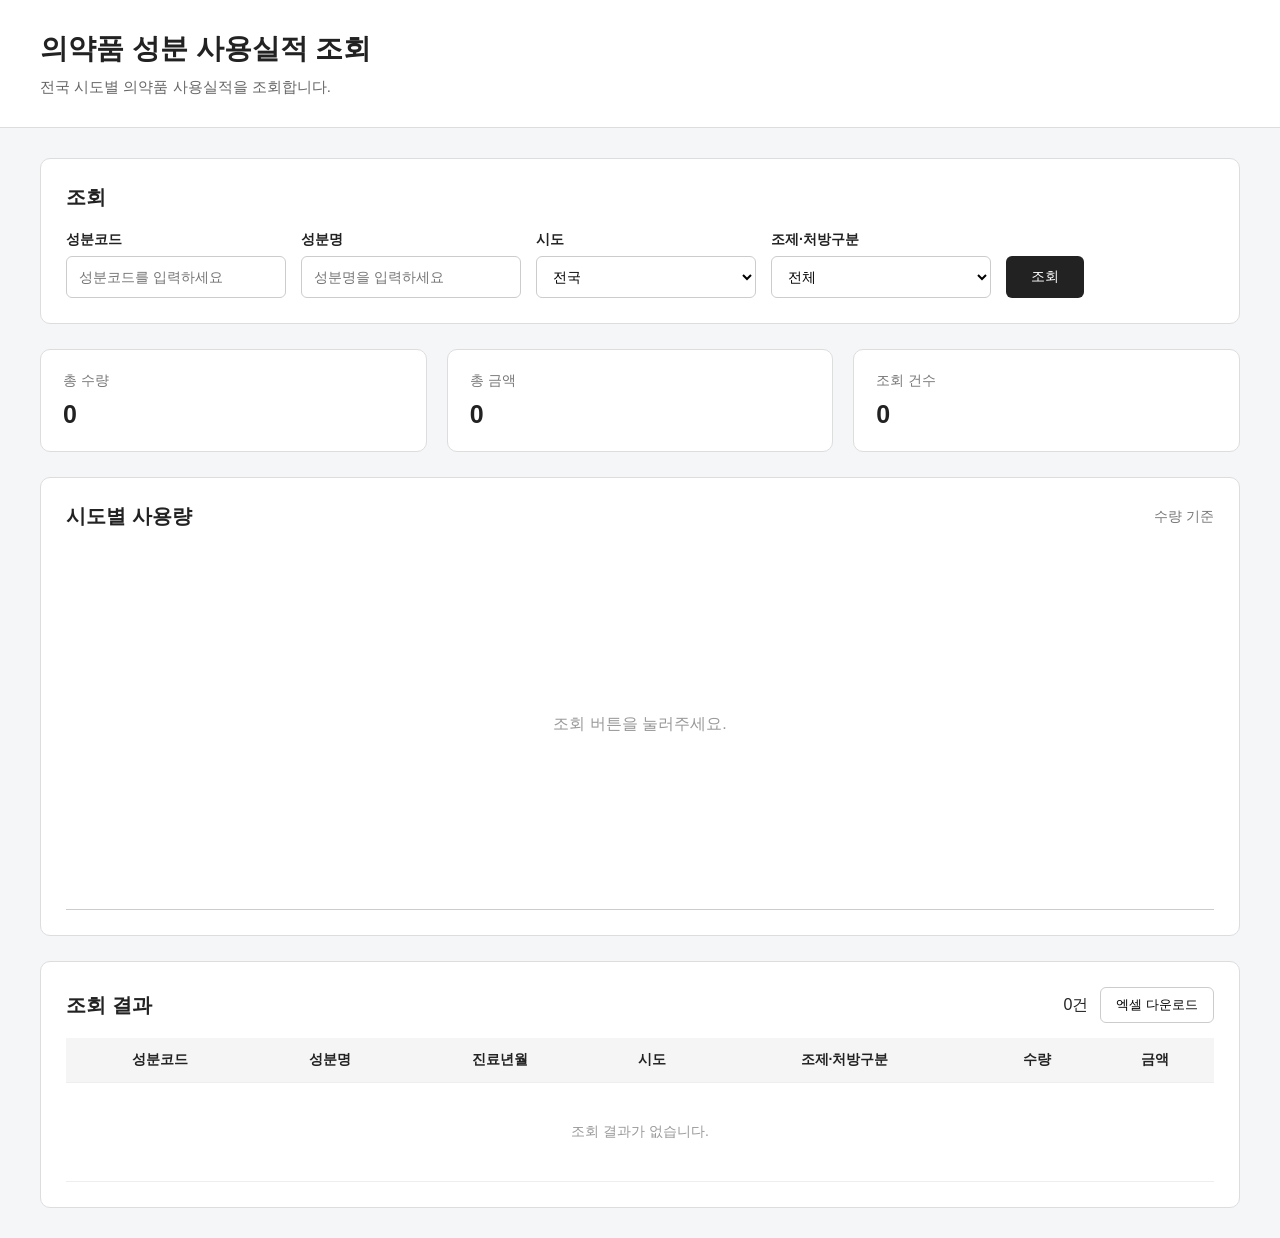
==== index.html @ b4e9731c "commit_3" ====
<!DOCTYPE html>
<html lang="ko">

<head>
    <meta charset="UTF-8">

    <meta
        name="viewport"
        content="width=device-width, initial-scale=1.0"
    >

    <title>의약품 성분 사용실적 조회</title>

    <link
        rel="stylesheet"
        href="style.css"
    >
</head>


<body>

<header class="header">

    <div class="header-content">

        <h1>
            의약품 성분 사용실적 조회
        </h1>

        <p>
            전국 시도별 의약품 사용실적을 조회합니다.
        </p>

    </div>

</header>


<main class="container">


    <!-- 조회 조건 -->
    <section class="card">

        <h2>
            조회
        </h2>

        <div class="search-box">


            <!-- 성분코드 -->

            <div class="input-group">

                <label for="ingredientCode">
                    성분코드
                </label>

                <input
                    type="text"
                    id="ingredientCode"
                    placeholder="성분코드를 입력하세요"
                >

            </div>


            <!-- 성분명 -->

            <div class="input-group">

                <label for="ingredientName">
                    성분명
                </label>

                <input
                    type="text"
                    id="ingredientName"
                    placeholder="성분명을 입력하세요"
                >

            </div>


            <!-- 시도 -->

            <div class="input-group">

                <label for="region">
                    시도
                </label>

                <select id="region">

                    <option value="전체">
                        전국
                    </option>

                    <option value="서울">
                        서울
                    </option>

                    <option value="부산">
                        부산
                    </option>

                    <option value="대구">
                        대구
                    </option>

                    <option value="인천">
                        인천
                    </option>

                    <option value="광주">
                        광주
                    </option>

                    <option value="대전">
                        대전
                    </option>

                    <option value="울산">
                        울산
                    </option>

                    <option value="세종">
                        세종
                    </option>

                    <option value="경기">
                        경기
                    </option>

                    <option value="강원">
                        강원
                    </option>

                    <option value="충북">
                        충북
                    </option>

                    <option value="충남">
                        충남
                    </option>

                    <option value="전북">
                        전북
                    </option>

                    <option value="전남">
                        전남
                    </option>

                    <option value="경북">
                        경북
                    </option>

                    <option value="경남">
                        경남
                    </option>

                    <option value="제주">
                        제주
                    </option>

                </select>

            </div>


            <!-- 조제·처방구분 -->

            <div class="input-group">

                <label for="prescriptionType">
                    조제·처방구분
                </label>

                <select id="prescriptionType">

                    <option value="전체">
                        전체
                    </option>

                    <option value="조제기준">
                        조제기준
                        (원내조제+약국조제)
                    </option>

                    <option value="처방기준">
                        처방기준
                        (원내조제+원외처방)
                    </option>

                </select>

            </div>


            <!-- 조회 버튼 -->

            <button
                id="searchButton"
                class="search-button"
            >
                조회
            </button>

        </div>

    </section>



    <!-- 요약 -->

    <section class="summary">


        <div class="summary-card">

            <div class="summary-title">
                총 수량
            </div>

            <div
                id="totalQuantity"
                class="summary-value"
            >
                0
            </div>

        </div>


        <div class="summary-card">

            <div class="summary-title">
                총 금액
            </div>

            <div
                id="totalAmount"
                class="summary-value"
            >
                0
            </div>

        </div>


        <div class="summary-card">

            <div class="summary-title">
                조회 건수
            </div>

            <div
                id="totalCount"
                class="summary-value"
            >
                0
            </div>

        </div>

    </section>



    <!-- 차트 -->

    <section class="card">

        <div class="section-header">

            <h2>
                시도별 사용량
            </h2>

            <span>
                수량 기준
            </span>

        </div>


        <div
            id="usageChart"
            class="chart"
        >

            <div class="chart-empty">
                조회 버튼을 눌러주세요.
            </div>

        </div>

    </section>



    <!-- 조회 결과 -->

    <section class="card">

        <div class="section-header">

            <h2>
                조회 결과
            </h2>


            <div class="result-actions">

                <span id="resultCount">
                    0건
                </span>


                <button
                    id="excelButton"
                    class="excel-button"
                >
                    엑셀 다운로드
                </button>

            </div>

        </div>


        <div class="table-wrapper">

            <table>

                <thead>

                    <tr>

                        <th>
                            성분코드
                        </th>

                        <th>
                            성분명
                        </th>

                        <th>
                            진료년월
                        </th>

                        <th>
                            시도
                        </th>

                        <th>
                            조제·처방구분
                        </th>

                        <th>
                            수량
                        </th>

                        <th>
                            금액
                        </th>

                    </tr>

                </thead>


                <tbody id="resultTable">

                    <tr>

                        <td
                            colspan="7"
                            class="empty"
                        >
                            조회 결과가 없습니다.
                        </td>

                    </tr>

                </tbody>

            </table>

        </div>

    </section>


</main>


<!-- 엑셀 다운로드용 SheetJS -->

<script src="https://cdn.sheetjs.com/xlsx-0.20.3/package/dist/xlsx.full.min.js"></script>


<!-- JavaScript -->

<script src="js/app.js"></script>


</body>

</html>
---- style.css ----
* {
    box-sizing: border-box;
}


body {
    margin: 0;

    font-family:
        Arial,
        "Noto Sans KR",
        sans-serif;

    background: #f5f6f8;

    color: #222;
}


/* ==========================================
   Header
========================================== */

.header {
    background: white;

    border-bottom: 1px solid #ddd;
}


.header-content {
    width: 1200px;

    max-width: 95%;

    margin: 0 auto;

    padding: 30px 0;
}


.header h1 {
    margin: 0 0 10px;

    font-size: 28px;
}


.header p {
    margin: 0;

    color: #666;

    font-size: 15px;
}


/* ==========================================
   Container
========================================== */

.container {
    width: 1200px;

    max-width: 95%;

    margin: 30px auto;
}


/* ==========================================
   Card
========================================== */

.card {
    background: white;

    border: 1px solid #ddd;

    border-radius: 10px;

    padding: 25px;

    margin-bottom: 25px;
}


.card h2 {
    margin: 0 0 20px;

    font-size: 20px;
}


/* ==========================================
   Search
========================================== */

.search-box {
    display: flex;

    align-items: flex-end;

    gap: 15px;

    flex-wrap: wrap;
}


.input-group {
    display: flex;

    flex-direction: column;

    gap: 7px;
}


.input-group label {
    font-size: 14px;

    font-weight: bold;
}


.input-group input,
.input-group select {
    width: 220px;

    height: 42px;

    padding: 0 12px;

    border: 1px solid #ccc;

    border-radius: 6px;

    font-size: 14px;

    background: white;
}


.input-group input:focus,
.input-group select:focus {
    outline: none;

    border-color: #555;
}


.search-button {
    height: 42px;

    padding: 0 25px;

    border: none;

    border-radius: 6px;

    background: #222;

    color: white;

    font-size: 14px;

    cursor: pointer;
}


.search-button:hover {
    opacity: 0.8;
}


/* ==========================================
   Summary
========================================== */

.summary {
    display: flex;

    gap: 20px;

    margin-bottom: 25px;
}


.summary-card {
    flex: 1;

    background: white;

    border: 1px solid #ddd;

    border-radius: 10px;

    padding: 22px;
}


.summary-title {
    color: #777;

    font-size: 14px;

    margin-bottom: 10px;
}


.summary-value {
    font-size: 25px;

    font-weight: bold;
}


/* ==========================================
   Section Header
========================================== */

.section-header {
    display: flex;

    align-items: center;

    justify-content: space-between;
}


.section-header h2 {
    margin: 0;
}


.section-header > span {
    color: #777;

    font-size: 14px;
}


/* ==========================================
   Result Actions
========================================== */

.result-actions {
    display: flex;

    align-items: center;

    gap: 12px;
}


.excel-button {
    height: 36px;

    padding: 0 15px;

    border: 1px solid #ccc;

    border-radius: 6px;

    background: white;

    cursor: pointer;

    font-size: 13px;
}


.excel-button:hover {
    background: #f5f5f5;
}


/* ==========================================
   Chart
========================================== */

.chart {
    height: 380px;

    display: flex;

    align-items: flex-end;

    gap: 12px;

    padding: 30px 20px 20px;

    border-bottom: 1px solid #ccc;

    overflow-x: auto;
}


.chart-empty {
    width: 100%;

    text-align: center;

    color: #999;

    margin: auto;
}


.bar-item {
    min-width: 55px;

    height: 100%;

    display: flex;

    flex-direction: column;

    align-items: center;

    justify-content: flex-end;
}


.bar-value {
    font-size: 11px;

    color: #555;

    margin-bottom: 5px;

    white-space: nowrap;
}


.bar {
    width: 35px;

    min-height: 2px;

    background: #333;

    border-radius: 4px 4px 0 0;

    transition: height 0.3s;
}


.bar-label {
    margin-top: 8px;

    font-size: 12px;

    white-space: nowrap;
}


/* ==========================================
   Table
========================================== */

.table-wrapper {
    overflow-x: auto;
}


table {
    width: 100%;

    border-collapse: collapse;

    margin-top: 15px;
}


th,
td {
    padding: 13px 10px;

    border-bottom: 1px solid #eee;

    text-align: center;

    font-size: 14px;
}


th {
    background: #f5f5f5;

    font-weight: bold;

    white-space: nowrap;
}


tbody tr:hover {
    background: #fafafa;
}


.empty {
    padding: 40px;

    color: #999;
}


/* ==========================================
   Responsive
========================================== */

@media (max-width: 800px) {

    .summary {
        flex-direction: column;
    }


    .input-group {
        width: 100%;
    }


    .input-group input,
    .input-group select {
        width: 100%;
    }


    .search-button {
        width: 100%;
    }

}
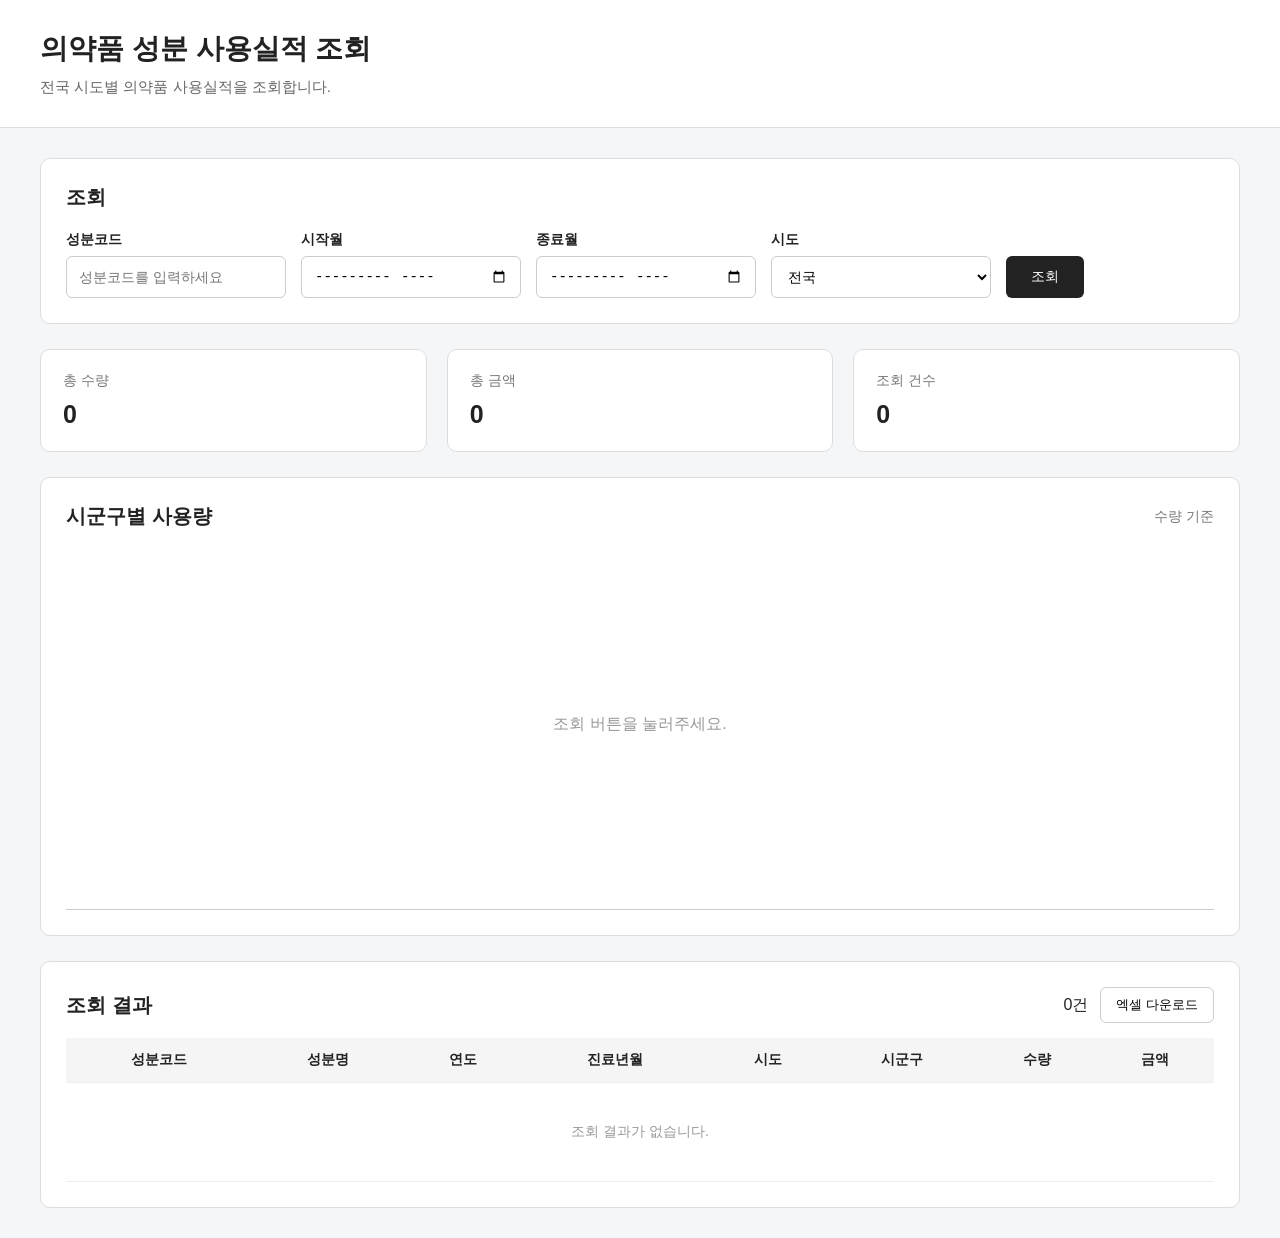
==== commit 22005d06: "commit_5" ====
--- a/index.html
+++ b/index.html
@@ -67,18 +67,31 @@
             </div>
 
 
-            <!-- 성분명 -->
+            <!-- 조회 기간 (시작월 ~ 종료월) -->
 
             <div class="input-group">
 
-                <label for="ingredientName">
-                    성분명
+                <label for="startMonth">
+                    시작월
                 </label>
 
                 <input
-                    type="text"
-                    id="ingredientName"
-                    placeholder="성분명을 입력하세요"
+                    type="month"
+                    id="startMonth"
+                >
+
+            </div>
+
+
+            <div class="input-group">
+
+                <label for="endMonth">
+                    종료월
+                </label>
+
+                <input
+                    type="month"
+                    id="endMonth"
                 >
 
             </div>
@@ -164,35 +177,6 @@
 
                     <option value="제주">
                         제주
-                    </option>
-
-                </select>
-
-            </div>
-
-
-            <!-- 조제·처방구분 -->
-
-            <div class="input-group">
-
-                <label for="prescriptionType">
-                    조제·처방구분
-                </label>
-
-                <select id="prescriptionType">
-
-                    <option value="전체">
-                        전체
-                    </option>
-
-                    <option value="조제기준">
-                        조제기준
-                        (원내조제+약국조제)
-                    </option>
-
-                    <option value="처방기준">
-                        처방기준
-                        (원내조제+원외처방)
                     </option>
 
                 </select>
@@ -278,7 +262,7 @@
         <div class="section-header">
 
             <h2>
-                시도별 사용량
+                시군구별 사용량
             </h2>
 
             <span>
@@ -338,39 +322,16 @@
             <table>
 
                 <thead>
-
                     <tr>
-
-                        <th>
-                            성분코드
-                        </th>
-
-                        <th>
-                            성분명
-                        </th>
-
-                        <th>
-                            진료년월
-                        </th>
-
-                        <th>
-                            시도
-                        </th>
-
-                        <th>
-                            조제·처방구분
-                        </th>
-
-                        <th>
-                            수량
-                        </th>
-
-                        <th>
-                            금액
-                        </th>
-
+                        <th>성분코드</th>
+                        <th>성분명</th>
+                        <th>연도</th>
+                        <th>진료년월</th>
+                        <th>시도</th>
+                        <th>시군구</th>
+                        <th>수량</th>
+                        <th>금액</th>
                     </tr>
-
                 </thead>
 
 
@@ -379,7 +340,7 @@
                     <tr>
 
                         <td
-                            colspan="7"
+                            colspan="8"
                             class="empty"
                         >
                             조회 결과가 없습니다.
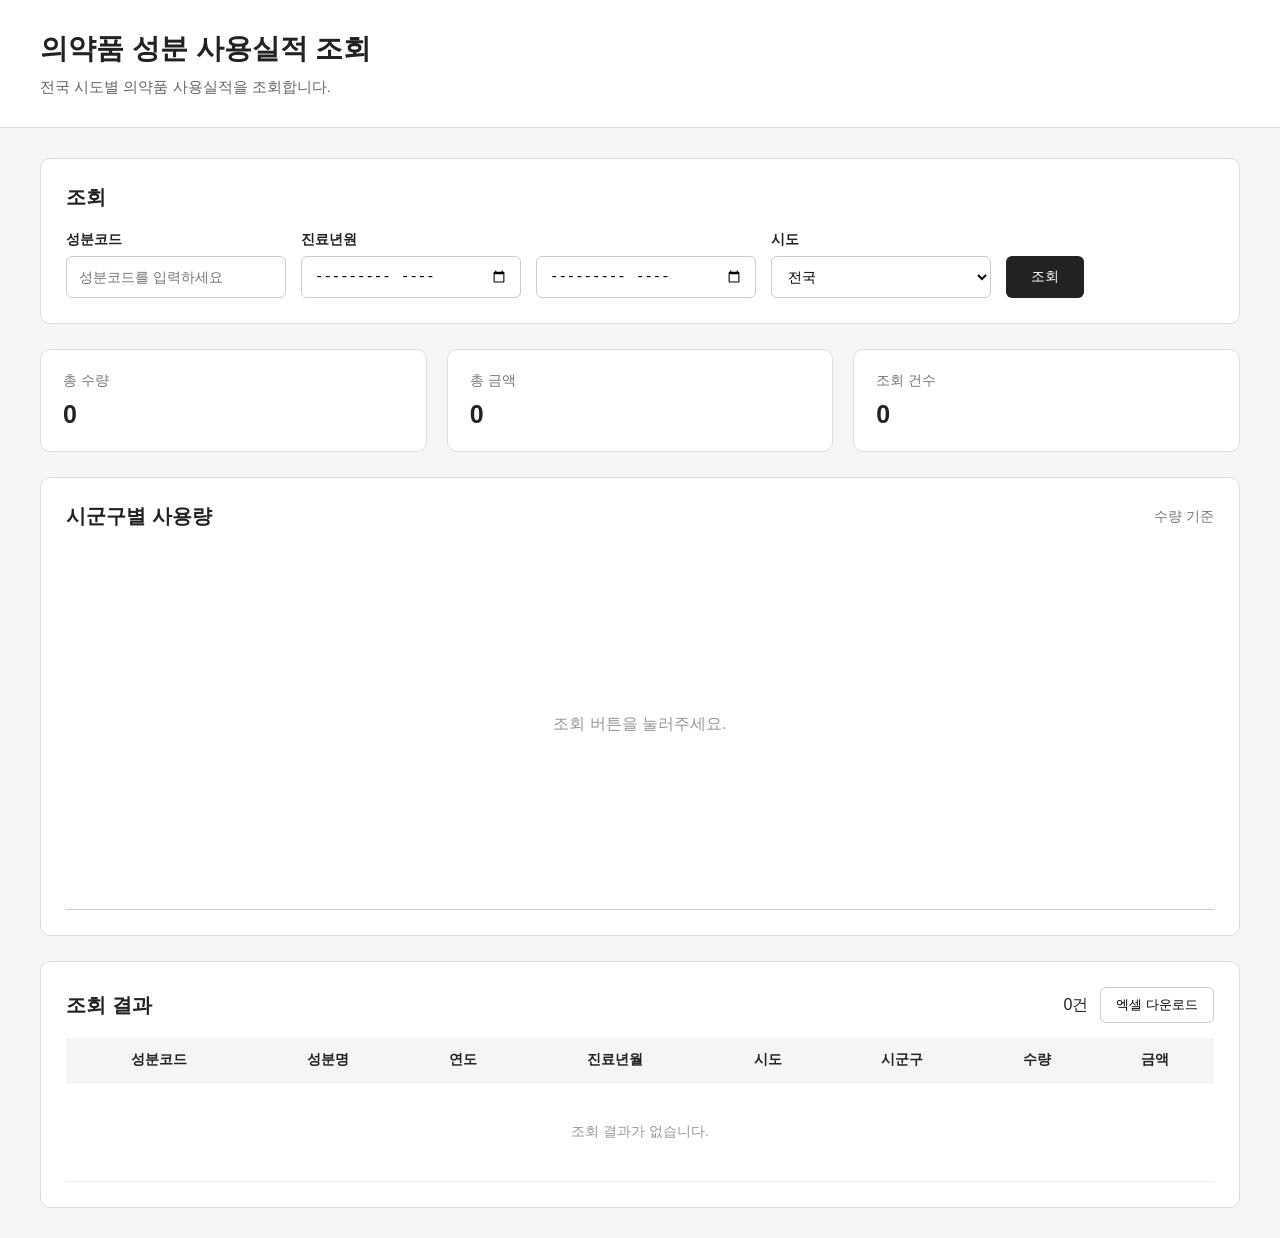
==== commit df3a3198: "commit_6" ====
--- a/index.html
+++ b/index.html
@@ -72,7 +72,7 @@
             <div class="input-group">
 
                 <label for="startMonth">
-                    시작월
+                    진료년원
                 </label>
 
                 <input
@@ -85,9 +85,6 @@
 
             <div class="input-group">
 
-                <label for="endMonth">
-                    종료월
-                </label>
 
                 <input
                     type="month"
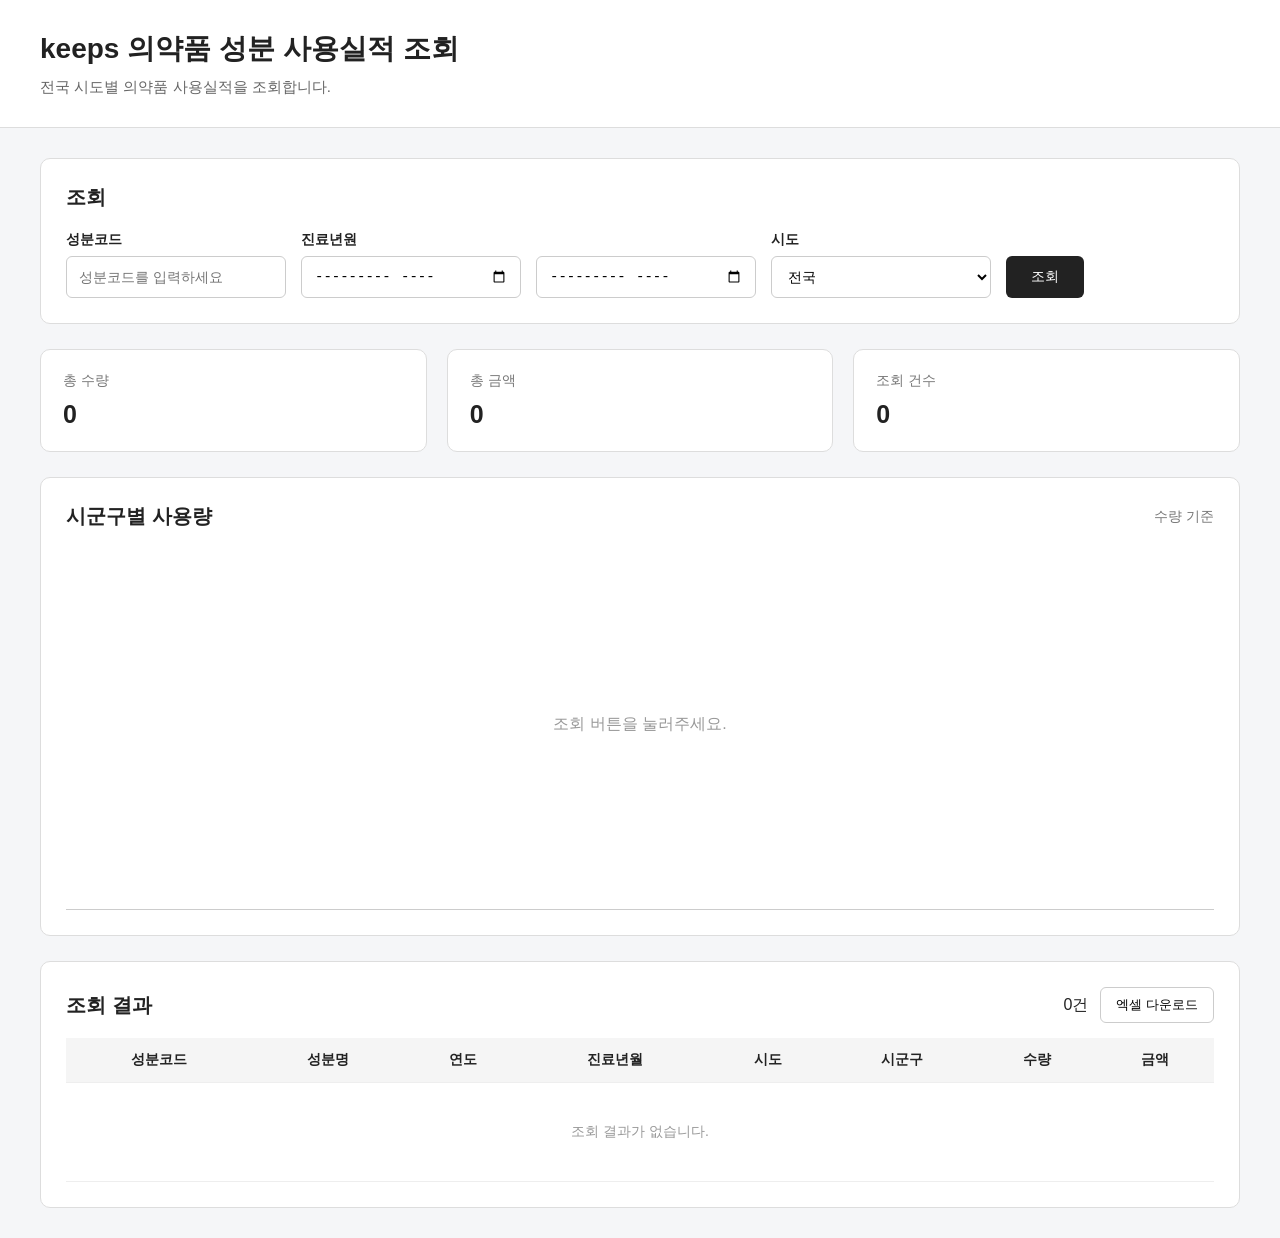
==== commit 1251c50c: "commit_8" ====
--- a/index.html
+++ b/index.html
@@ -9,7 +9,7 @@
         content="width=device-width, initial-scale=1.0"
     >
 
-    <title>의약품 성분 사용실적 조회</title>
+    <title>keeps 의약품 성분 사용실적 조회</title>
 
     <link
         rel="stylesheet"
@@ -25,7 +25,7 @@
     <div class="header-content">
 
         <h1>
-            의약품 성분 사용실적 조회
+            keeps 의약품 성분 사용실적 조회
         </h1>
 
         <p>
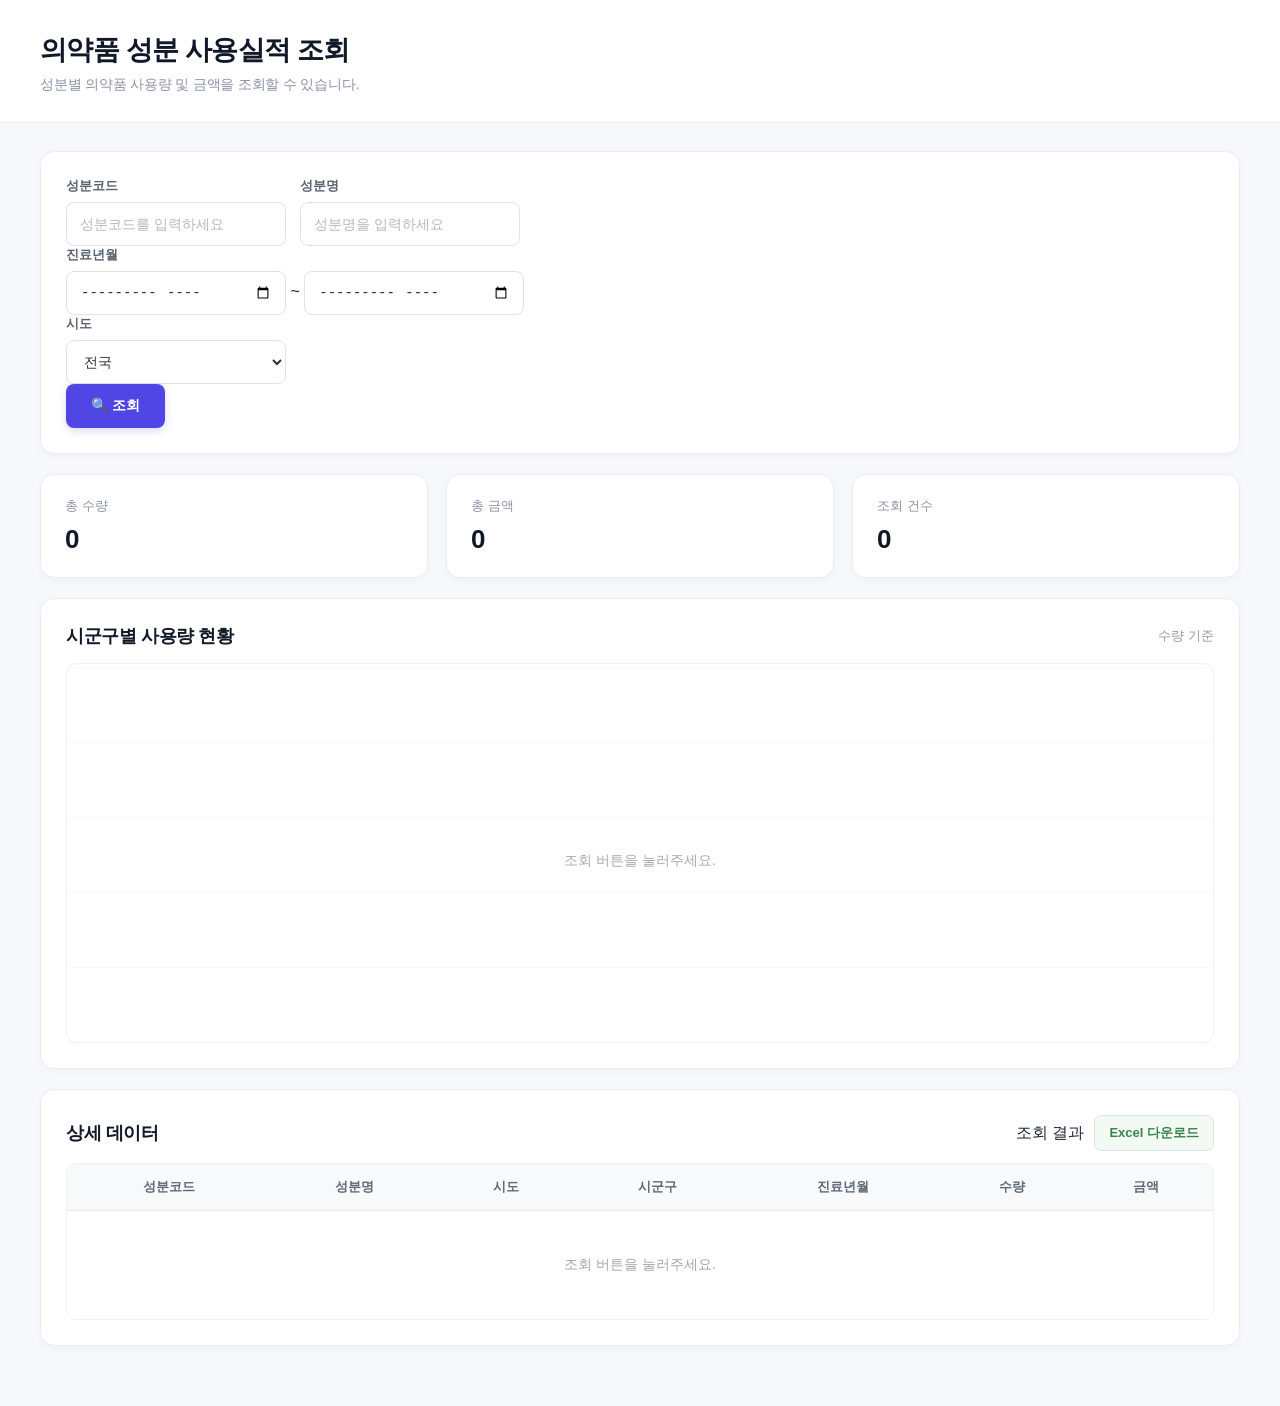
==== commit cc77f612: "commit_11" ====
--- a/index.html
+++ b/index.html
@@ -9,7 +9,7 @@
         content="width=device-width, initial-scale=1.0"
     >
 
-    <title>keeps 의약품 성분 사용실적 조회</title>
+    <title>의약품 성분 사용실적 조회</title>
 
     <link
         rel="stylesheet"
@@ -20,351 +20,435 @@
 
 <body>
 
-<header class="header">
-
-    <div class="header-content">
-
-        <h1>
-            keeps 의약품 성분 사용실적 조회
-        </h1>
-
-        <p>
-            전국 시도별 의약품 사용실적을 조회합니다.
-        </p>
-
-    </div>
-
-</header>
-
-
-<main class="container">
-
-
-    <!-- 조회 조건 -->
-    <section class="card">
-
-        <h2>
-            조회
-        </h2>
-
-        <div class="search-box">
-
-
-            <!-- 성분코드 -->
-
-            <div class="input-group">
-
-                <label for="ingredientCode">
-                    성분코드
-                </label>
-
-                <input
-                    type="text"
-                    id="ingredientCode"
-                    placeholder="성분코드를 입력하세요"
+
+    <!-- ==========================================
+         Header
+    ========================================== -->
+
+    <header class="header">
+
+        <div class="header-content">
+
+            <h1>
+                의약품 성분 사용실적 조회
+            </h1>
+
+            <p>
+                성분별 의약품 사용량 및 금액을 조회할 수 있습니다.
+            </p>
+
+        </div>
+
+    </header>
+
+
+
+    <!-- ==========================================
+         Main
+    ========================================== -->
+
+    <main class="container">
+
+
+        <!-- ======================================
+             조회 조건
+        ======================================= -->
+
+        <section class="card search-card">
+
+            <div class="search-form">
+
+
+                <div class="input-row">
+                    <!-- 성분코드 -->
+
+                    <div class="input-group">
+
+                        <label for="ingredientCode">
+                            성분코드
+                        </label>
+
+                        <input
+                            type="text"
+                            id="ingredientCode"
+                            placeholder="성분코드를 입력하세요"
+                        >
+
+                    </div>
+
+                    <!-- 성분명 -->
+
+                    <div class="input-group">
+
+                        <label for="ingredientName">
+                            성분명
+                        </label>
+                        <input
+                            type="text"
+                            id="ingredientName"
+                            placeholder="성분명을 입력하세요"
+                        >
+
+                    </div>
+
+
+                </div>
+
+
+
+                <!-- ==================================
+                     진료년월
+                =================================== -->
+
+                <div class="input-group date-group">
+
+                    <label>
+                        진료년월
+                    </label>
+
+                    <div class="date-inputs">
+
+                        <input
+                            type="month"
+                            id="startMonth"
+                        >
+
+                        <span>
+                            ~
+                        </span>
+
+                        <input
+                            type="month"
+                            id="endMonth"
+                        >
+
+                    </div>
+
+                </div>
+
+
+
+                <!-- ==================================
+                     시도
+                =================================== -->
+
+                <div class="input-group">
+
+                    <label for="region">
+                        시도
+                    </label>
+
+                    <select id="region">
+
+                        <option value="전체">
+                            전국
+                        </option>
+
+                        <option value="서울">
+                            서울
+                        </option>
+
+                        <option value="부산">
+                            부산
+                        </option>
+
+                        <option value="대구">
+                            대구
+                        </option>
+
+                        <option value="인천">
+                            인천
+                        </option>
+
+                        <option value="광주">
+                            광주
+                        </option>
+
+                        <option value="대전">
+                            대전
+                        </option>
+
+                        <option value="울산">
+                            울산
+                        </option>
+
+                        <option value="세종">
+                            세종
+                        </option>
+
+                        <option value="경기">
+                            경기
+                        </option>
+
+                        <option value="강원">
+                            강원
+                        </option>
+
+                        <option value="충북">
+                            충북
+                        </option>
+
+                        <option value="충남">
+                            충남
+                        </option>
+
+                        <option value="전북">
+                            전북
+                        </option>
+
+                        <option value="전남">
+                            전남
+                        </option>
+
+                        <option value="경북">
+                            경북
+                        </option>
+
+                        <option value="경남">
+                            경남
+                        </option>
+
+                        <option value="제주">
+                            제주
+                        </option>
+
+                    </select>
+
+                </div>
+
+
+
+                <!-- ==================================
+                     조회 버튼
+                =================================== -->
+
+                <button
+                    type="button"
+                    id="searchButton"
+                    class="search-button"
                 >
-
-            </div>
-
-
-            <!-- 조회 기간 (시작월 ~ 종료월) -->
-
-            <div class="input-group">
-
-                <label for="startMonth">
-                    진료년원
-                </label>
-
-                <input
-                    type="month"
-                    id="startMonth"
+                    🔍 조회
+                </button>
+
+
+            </div>
+
+        </section>
+
+
+
+        <!-- ==========================================
+             요약 정보
+        =========================================== -->
+
+        <section class="summary">
+
+
+            <!-- 총 수량 -->
+
+            <div class="summary-card">
+
+                <div class="summary-title">
+                    총 수량
+                </div>
+
+                <div
+                    id="totalQuantity"
+                    class="summary-value"
                 >
-
-            </div>
-
-
-            <div class="input-group">
-
-
-                <input
-                    type="month"
-                    id="endMonth"
+                    0
+                </div>
+
+            </div>
+
+
+
+            <!-- 총 금액 -->
+
+            <div class="summary-card">
+
+                <div class="summary-title">
+                    총 금액
+                </div>
+
+                <div
+                    id="totalAmount"
+                    class="summary-value"
                 >
-
-            </div>
-
-
-            <!-- 시도 -->
-
-            <div class="input-group">
-
-                <label for="region">
-                    시도
-                </label>
-
-                <select id="region">
-
-                    <option value="전체">
-                        전국
-                    </option>
-
-                    <option value="서울">
-                        서울
-                    </option>
-
-                    <option value="부산">
-                        부산
-                    </option>
-
-                    <option value="대구">
-                        대구
-                    </option>
-
-                    <option value="인천">
-                        인천
-                    </option>
-
-                    <option value="광주">
-                        광주
-                    </option>
-
-                    <option value="대전">
-                        대전
-                    </option>
-
-                    <option value="울산">
-                        울산
-                    </option>
-
-                    <option value="세종">
-                        세종
-                    </option>
-
-                    <option value="경기">
-                        경기
-                    </option>
-
-                    <option value="강원">
-                        강원
-                    </option>
-
-                    <option value="충북">
-                        충북
-                    </option>
-
-                    <option value="충남">
-                        충남
-                    </option>
-
-                    <option value="전북">
-                        전북
-                    </option>
-
-                    <option value="전남">
-                        전남
-                    </option>
-
-                    <option value="경북">
-                        경북
-                    </option>
-
-                    <option value="경남">
-                        경남
-                    </option>
-
-                    <option value="제주">
-                        제주
-                    </option>
-
-                </select>
-
-            </div>
-
-
-            <!-- 조회 버튼 -->
-
-            <button
-                id="searchButton"
-                class="search-button"
+                    0
+                </div>
+
+            </div>
+
+
+
+            <!-- 조회 건수 -->
+
+            <div class="summary-card">
+
+                <div class="summary-title">
+                    조회 건수
+                </div>
+
+                <div
+                    id="totalCount"
+                    class="summary-value"
+                >
+                    0
+                </div>
+
+            </div>
+
+
+        </section>
+
+
+
+        <!-- ==========================================
+             시군구별 사용량 차트
+        =========================================== -->
+
+        <section class="card">
+
+
+            <div class="section-header">
+
+                <h2>
+                    시군구별 사용량 현황
+                </h2>
+
+                <span>
+                    수량 기준
+                </span>
+
+            </div>
+
+
+            <div
+                id="usageChart"
+                class="chart"
             >
-                조회
-            </button>
-
-        </div>
-
-    </section>
-
-
-
-    <!-- 요약 -->
-
-    <section class="summary">
-
-
-        <div class="summary-card">
-
-            <div class="summary-title">
-                총 수량
-            </div>
-
-            <div
-                id="totalQuantity"
-                class="summary-value"
-            >
-                0
-            </div>
-
-        </div>
-
-
-        <div class="summary-card">
-
-            <div class="summary-title">
-                총 금액
-            </div>
-
-            <div
-                id="totalAmount"
-                class="summary-value"
-            >
-                0
-            </div>
-
-        </div>
-
-
-        <div class="summary-card">
-
-            <div class="summary-title">
-                조회 건수
-            </div>
-
-            <div
-                id="totalCount"
-                class="summary-value"
-            >
-                0
-            </div>
-
-        </div>
-
-    </section>
-
-
-
-    <!-- 차트 -->
-
-    <section class="card">
-
-        <div class="section-header">
-
-            <h2>
-                시군구별 사용량
-            </h2>
-
-            <span>
-                수량 기준
-            </span>
-
-        </div>
-
-
-        <div
-            id="usageChart"
-            class="chart"
-        >
-
-            <div class="chart-empty">
-                조회 버튼을 눌러주세요.
-            </div>
-
-        </div>
-
-    </section>
-
-
-
-    <!-- 조회 결과 -->
-
-    <section class="card">
-
-        <div class="section-header">
-
-            <h2>
-                조회 결과
-            </h2>
-
-
-            <div class="result-actions">
-
-                <span id="resultCount">
-                    0건
-                </span>
-
-
-                <button
-                    id="excelButton"
-                    class="excel-button"
-                >
-                    엑셀 다운로드
-                </button>
-
-            </div>
-
-        </div>
-
-
-        <div class="table-wrapper">
-
-            <table>
-
-                <thead>
-                    <tr>
-                        <th>성분코드</th>
-                        <th>성분명</th>
-                        <th>연도</th>
-                        <th>진료년월</th>
-                        <th>시도</th>
-                        <th>시군구</th>
-                        <th>수량</th>
-                        <th>금액</th>
-                    </tr>
-                </thead>
-
-
-                <tbody id="resultTable">
-
-                    <tr>
-
-                        <td
-                            colspan="8"
-                            class="empty"
-                        >
-                            조회 결과가 없습니다.
-                        </td>
-
-                    </tr>
-
-                </tbody>
-
-            </table>
-
-        </div>
-
-    </section>
-
-
-</main>
-
-
-<!-- 엑셀 다운로드용 SheetJS -->
-
-<script src="https://cdn.sheetjs.com/xlsx-0.20.3/package/dist/xlsx.full.min.js"></script>
-
-
-<!-- JavaScript -->
-
-<script src="js/app.js"></script>
+
+                <div class="chart-empty">
+                    조회 버튼을 눌러주세요.
+                </div>
+
+            </div>
+
+
+        </section>
+
+
+
+        <!-- ==========================================
+             상세 데이터
+        =========================================== -->
+
+        <section class="card">
+
+
+            <div class="section-header">
+
+
+                <h2>
+                    상세 데이터
+                </h2>
+
+
+                <div class="result-actions">
+
+                    <span>
+                        조회 결과
+                    </span>
+
+                    <button
+                        type="button"
+                        id="excelButton"
+                        class="excel-button"
+                    >
+                        Excel 다운로드
+                    </button>
+
+                </div>
+
+
+            </div>
+
+
+
+            <div class="table-wrapper">
+
+                <table>
+
+                    <thead>
+
+                        <tr>
+
+                            <th>
+                                성분코드
+                            </th>
+
+                            <th>
+                                성분명
+                            </th>
+
+                            <th>
+                                시도
+                            </th>
+
+                            <th>
+                                시군구
+                            </th>
+
+                            <th>
+                                진료년월
+                            </th>
+
+                            <th>
+                                수량
+                            </th>
+
+                            <th>
+                                금액
+                            </th>
+
+                        </tr>
+
+                    </thead>
+
+
+                    <tbody id="resultTableBody">
+
+                        <tr>
+
+                            <td
+                                colspan="7"
+                                class="empty"
+                            >
+                                조회 버튼을 눌러주세요.
+                            </td>
+
+                        </tr>
+
+                    </tbody>
+
+                </table>
+
+            </div>
+
+
+        </section>
+
+
+    </main>
+
+
+
+    <!-- ==========================================
+         JavaScript
+    =========================================== -->
+
+    <script src="js/app.js"></script>
 
 
 </body>
--- a/style.css
+++ b/style.css
@@ -1,19 +1,25 @@
+/* ==========================================
+   Reset
+========================================== */
+
 * {
     box-sizing: border-box;
 }
 
+html {
+    scroll-behavior: smooth;
+}
 
 body {
     margin: 0;
-
     font-family:
+        "Pretendard",
+        "Noto Sans KR",
         Arial,
-        "Noto Sans KR",
         sans-serif;
 
-    background: #f5f6f8;
-
-    color: #222;
+    background: #f7f8fc;
+    color: #1f2937;
 }
 
 
@@ -22,36 +28,30 @@
 ========================================== */
 
 .header {
-    background: white;
-
-    border-bottom: 1px solid #ddd;
-}
-
+    background: #ffffff;
+    border-bottom: 1px solid #e8ebf0;
+}
 
 .header-content {
     width: 1200px;
-
-    max-width: 95%;
-
+    max-width: 94%;
     margin: 0 auto;
-
-    padding: 30px 0;
-}
-
+    padding: 32px 0 28px;
+}
 
 .header h1 {
-    margin: 0 0 10px;
-
-    font-size: 28px;
-}
-
+    margin: 0 0 8px;
+    font-size: 27px;
+    font-weight: 750;
+    letter-spacing: -0.7px;
+    color: #111827;
+}
 
 .header p {
     margin: 0;
-
-    color: #666;
-
-    font-size: 15px;
+    color: #8a93a3;
+    font-size: 14px;
+    letter-spacing: -0.2px;
 }
 
 
@@ -61,10 +61,8 @@
 
 .container {
     width: 1200px;
-
-    max-width: 95%;
-
-    margin: 30px auto;
+    max-width: 94%;
+    margin: 28px auto 60px;
 }
 
 
@@ -73,22 +71,37 @@
 ========================================== */
 
 .card {
-    background: white;
-
-    border: 1px solid #ddd;
-
-    border-radius: 10px;
+    background: #ffffff;
+
+    border: 1px solid #e9edf3;
+    border-radius: 14px;
 
     padding: 25px;
 
-    margin-bottom: 25px;
-}
-
+    margin-bottom: 20px;
+
+    box-shadow:
+        0 2px 8px rgba(15, 23, 42, 0.03);
+
+    transition:
+        box-shadow 0.2s ease,
+        transform 0.2s ease;
+}
+
+.card:hover {
+    box-shadow:
+        0 8px 25px rgba(15, 23, 42, 0.06);
+}
 
 .card h2 {
     margin: 0 0 20px;
 
-    font-size: 20px;
+    font-size: 18px;
+    font-weight: 700;
+
+    color: #111827;
+
+    letter-spacing: -0.4px;
 }
 
 
@@ -101,11 +114,10 @@
 
     align-items: flex-end;
 
-    gap: 15px;
+    gap: 14px;
 
     flex-wrap: wrap;
 }
-
 
 .input-group {
     display: flex;
@@ -115,61 +127,107 @@
     gap: 7px;
 }
 
-
 .input-group label {
-    font-size: 14px;
-
-    font-weight: bold;
-}
-
+    font-size: 13px;
+
+    font-weight: 600;
+
+    color: #596273;
+}
 
 .input-group input,
 .input-group select {
     width: 220px;
-
-    height: 42px;
-
-    padding: 0 12px;
-
-    border: 1px solid #ccc;
-
-    border-radius: 6px;
+    height: 44px;
+
+    padding: 0 13px;
+
+    border: 1px solid #dfe3e9;
+    border-radius: 8px;
+
+    background: #ffffff;
+
+    color: #293241;
 
     font-size: 14px;
 
-    background: white;
-}
-
+    outline: none;
+
+    transition:
+        border-color 0.2s ease,
+        box-shadow 0.2s ease;
+}
+
+.input-group input::placeholder {
+    color: #b2b8c2;
+}
+
+.input-group input:hover,
+.input-group select:hover {
+    border-color: #c5cbd5;
+}
 
 .input-group input:focus,
 .input-group select:focus {
-    outline: none;
-
-    border-color: #555;
-}
-
+    border-color: #6366f1;
+
+    box-shadow:
+        0 0 0 3px rgba(99, 102, 241, 0.10);
+}
+
+
+/* ==========================================
+   Input Row (성분코드 / 성분명)
+========================================== */
+
+.input-row {
+    display: flex;
+
+    gap: 14px;
+
+    flex-wrap: wrap;
+}
+
+
+/* ==========================================
+   Search Button
+========================================== */
 
 .search-button {
-    height: 42px;
+    height: 44px;
 
     padding: 0 25px;
 
     border: none;
-
-    border-radius: 6px;
-
-    background: #222;
-
-    color: white;
+    border-radius: 8px;
+
+    background: #4f46e5;
+
+    color: #ffffff;
 
     font-size: 14px;
+    font-weight: 600;
 
     cursor: pointer;
-}
-
+
+    box-shadow:
+        0 3px 8px rgba(79, 70, 229, 0.20);
+
+    transition:
+        background 0.2s ease,
+        transform 0.15s ease,
+        box-shadow 0.2s ease;
+}
 
 .search-button:hover {
-    opacity: 0.8;
+    background: #4338ca;
+
+    box-shadow:
+        0 5px 12px rgba(79, 70, 229, 0.25);
+}
+
+.search-button:active {
+    transform: translateY(1px);
 }
 
 
@@ -178,40 +236,71 @@
 ========================================== */
 
 .summary {
-    display: flex;
-
-    gap: 20px;
-
-    margin-bottom: 25px;
-}
-
+    display: grid;
+
+    grid-template-columns:
+        repeat(3, 1fr);
+
+    gap: 18px;
+
+    margin-bottom: 20px;
+}
 
 .summary-card {
-    flex: 1;
-
-    background: white;
-
-    border: 1px solid #ddd;
-
-    border-radius: 10px;
-
-    padding: 22px;
-}
-
+    position: relative;
+
+    background: #ffffff;
+
+    border: 1px solid #e9edf3;
+    border-radius: 14px;
+
+    padding: 22px 24px;
+
+    overflow: hidden;
+
+    box-shadow:
+        0 2px 8px rgba(15, 23, 42, 0.03);
+}
+
+/* .summary-card::after {
+    content: "";
+
+    position: absolute;
+
+    right: -25px;
+    top: -25px;
+
+    width: 90px;
+    height: 90px;
+
+    border-radius: 50%;
+
+    background: #eef2ff;
+} */
 
 .summary-title {
-    color: #777;
-
-    font-size: 14px;
-
-    margin-bottom: 10px;
-}
-
+    position: relative;
+    z-index: 1;
+
+    color: #8a93a3;
+
+    font-size: 13px;
+    font-weight: 500;
+
+    margin-bottom: 9px;
+}
 
 .summary-value {
-    font-size: 25px;
-
-    font-weight: bold;
+    position: relative;
+    z-index: 1;
+
+    font-size: 26px;
+
+    font-weight: 750;
+
+    color: #111827;
+
+    letter-spacing: -0.7px;
 }
 
 
@@ -225,18 +314,24 @@
     align-items: center;
 
     justify-content: space-between;
-}
-
+
+    gap: 15px;
+}
 
 .section-header h2 {
     margin: 0;
-}
-
+
+    font-size: 18px;
+
+    font-weight: 700;
+
+    color: #111827;
+}
 
 .section-header > span {
-    color: #777;
-
-    font-size: 14px;
+    color: #9299a7;
+
+    font-size: 13px;
 }
 
 
@@ -249,29 +344,34 @@
 
     align-items: center;
 
-    gap: 12px;
-}
-
+    gap: 10px;
+}
 
 .excel-button {
     height: 36px;
 
-    padding: 0 15px;
-
-    border: 1px solid #ccc;
-
-    border-radius: 6px;
-
-    background: white;
+    padding: 0 14px;
+
+    border: 1px solid #dce4df;
+
+    border-radius: 7px;
+
+    background: #f3faf4;
+
+    color: #37834a;
 
     cursor: pointer;
 
     font-size: 13px;
-}
-
+    font-weight: 600;
+
+    transition: all 0.2s ease;
+}
 
 .excel-button:hover {
-    background: #f5f5f5;
+    background: #e8f6ea;
+
+    border-color: #b9d8bf;
 }
 
 
@@ -286,26 +386,38 @@
 
     align-items: flex-end;
 
-    gap: 12px;
-
-    padding: 30px 20px 20px;
-
-    border-bottom: 1px solid #ccc;
+    gap: 14px;
+
+    padding: 35px 20px 20px;
+
+    margin-top: 15px;
+
+    border: 1px solid #edf0f4;
+
+    border-radius: 10px;
+
+    background:
+        repeating-linear-gradient(
+            to top,
+            #ffffff 0,
+            #ffffff 74px,
+            #f0f2f5 75px
+        );
 
     overflow-x: auto;
 }
-
 
 .chart-empty {
     width: 100%;
 
     text-align: center;
 
-    color: #999;
+    color: #a4abb6;
 
     margin: auto;
-}
-
+
+    font-size: 14px;
+}
 
 .bar-item {
     min-width: 55px;
@@ -321,35 +433,47 @@
     justify-content: flex-end;
 }
 
-
 .bar-value {
     font-size: 11px;
 
-    color: #555;
-
-    margin-bottom: 5px;
+    color: #6b7280;
+
+    margin-bottom: 6px;
 
     white-space: nowrap;
-}
-
+
+    font-weight: 500;
+}
 
 .bar {
-    width: 35px;
-
-    min-height: 2px;
-
-    background: #333;
-
-    border-radius: 4px 4px 0 0;
-
-    transition: height 0.3s;
-}
-
+    width: 34px;
+
+    min-height: 3px;
+
+    background:
+        linear-gradient(
+            to top,
+            #4f46e5,
+            #818cf8
+        );
+
+    border-radius: 6px 6px 2px 2px;
+
+    transition:
+        height 0.4s ease,
+        opacity 0.2s ease;
+}
+
+.bar:hover {
+    opacity: 0.8;
+}
 
 .bar-label {
-    margin-top: 8px;
+    margin-top: 9px;
 
     font-size: 12px;
+
+    color: #6b7280;
 
     white-space: nowrap;
 }
@@ -361,48 +485,93 @@
 
 .table-wrapper {
     overflow-x: auto;
-}
-
+
+    margin-top: 12px;
+
+    border: 1px solid #edf0f4;
+
+    border-radius: 10px;
+}
 
 table {
     width: 100%;
 
     border-collapse: collapse;
 
-    margin-top: 15px;
-}
-
+    margin: 0;
+
+    background: #ffffff;
+}
 
 th,
 td {
-    padding: 13px 10px;
-
-    border-bottom: 1px solid #eee;
+    padding: 14px 12px;
+
+    border-bottom: 1px solid #eef0f3;
 
     text-align: center;
 
+    font-size: 13px;
+}
+
+th {
+    background: #f8f9fb;
+
+    color: #5f6877;
+
+    font-weight: 650;
+
+    white-space: nowrap;
+
+    border-bottom: 1px solid #e5e8ed;
+}
+
+td {
+    color: #374151;
+}
+
+tbody tr {
+    transition: background 0.15s ease;
+}
+
+tbody tr:hover {
+    background: #f8f9ff;
+}
+
+tbody tr:last-child td {
+    border-bottom: none;
+}
+
+.empty {
+    padding: 45px !important;
+
+    color: #a0a7b2;
+
     font-size: 14px;
 }
 
 
-th {
-    background: #f5f5f5;
-
-    font-weight: bold;
-
-    white-space: nowrap;
-}
-
-
-tbody tr:hover {
-    background: #fafafa;
-}
-
-
-.empty {
-    padding: 40px;
-
-    color: #999;
+/* ==========================================
+   Scrollbar
+========================================== */
+
+::-webkit-scrollbar {
+    width: 7px;
+    height: 7px;
+}
+
+::-webkit-scrollbar-track {
+    background: transparent;
+}
+
+::-webkit-scrollbar-thumb {
+    background: #d4d8df;
+
+    border-radius: 10px;
+}
+
+::-webkit-scrollbar-thumb:hover {
+    background: #b8bec8;
 }
 
 
@@ -410,26 +579,74 @@
    Responsive
 ========================================== */
 
-@media (max-width: 800px) {
+@media (max-width: 900px) {
 
     .summary {
-        flex-direction: column;
-    }
-
+        grid-template-columns: 1fr;
+    }
+
+    .search-box {
+        align-items: stretch;
+    }
 
     .input-group {
-        width: 100%;
-    }
-
+        flex: 1;
+        min-width: 180px;
+    }
 
     .input-group input,
     .input-group select {
         width: 100%;
     }
 
-
     .search-button {
         width: 100%;
     }
-
+}
+
+
+@media (max-width: 600px) {
+
+    .header-content {
+        padding: 24px 0;
+    }
+
+    .header h1 {
+        font-size: 23px;
+    }
+
+    .container {
+        margin-top: 20px;
+    }
+
+    .card {
+        padding: 18px;
+
+        border-radius: 11px;
+    }
+
+    .summary-card {
+        padding: 18px;
+    }
+
+    .section-header {
+        align-items: flex-start;
+
+        flex-direction: column;
+    }
+
+    .result-actions {
+        width: 100%;
+    }
+
+    .excel-button {
+        width: 100%;
+    }
+
+    .chart {
+        height: 300px;
+
+        padding-left: 12px;
+        padding-right: 12px;
+    }
 }
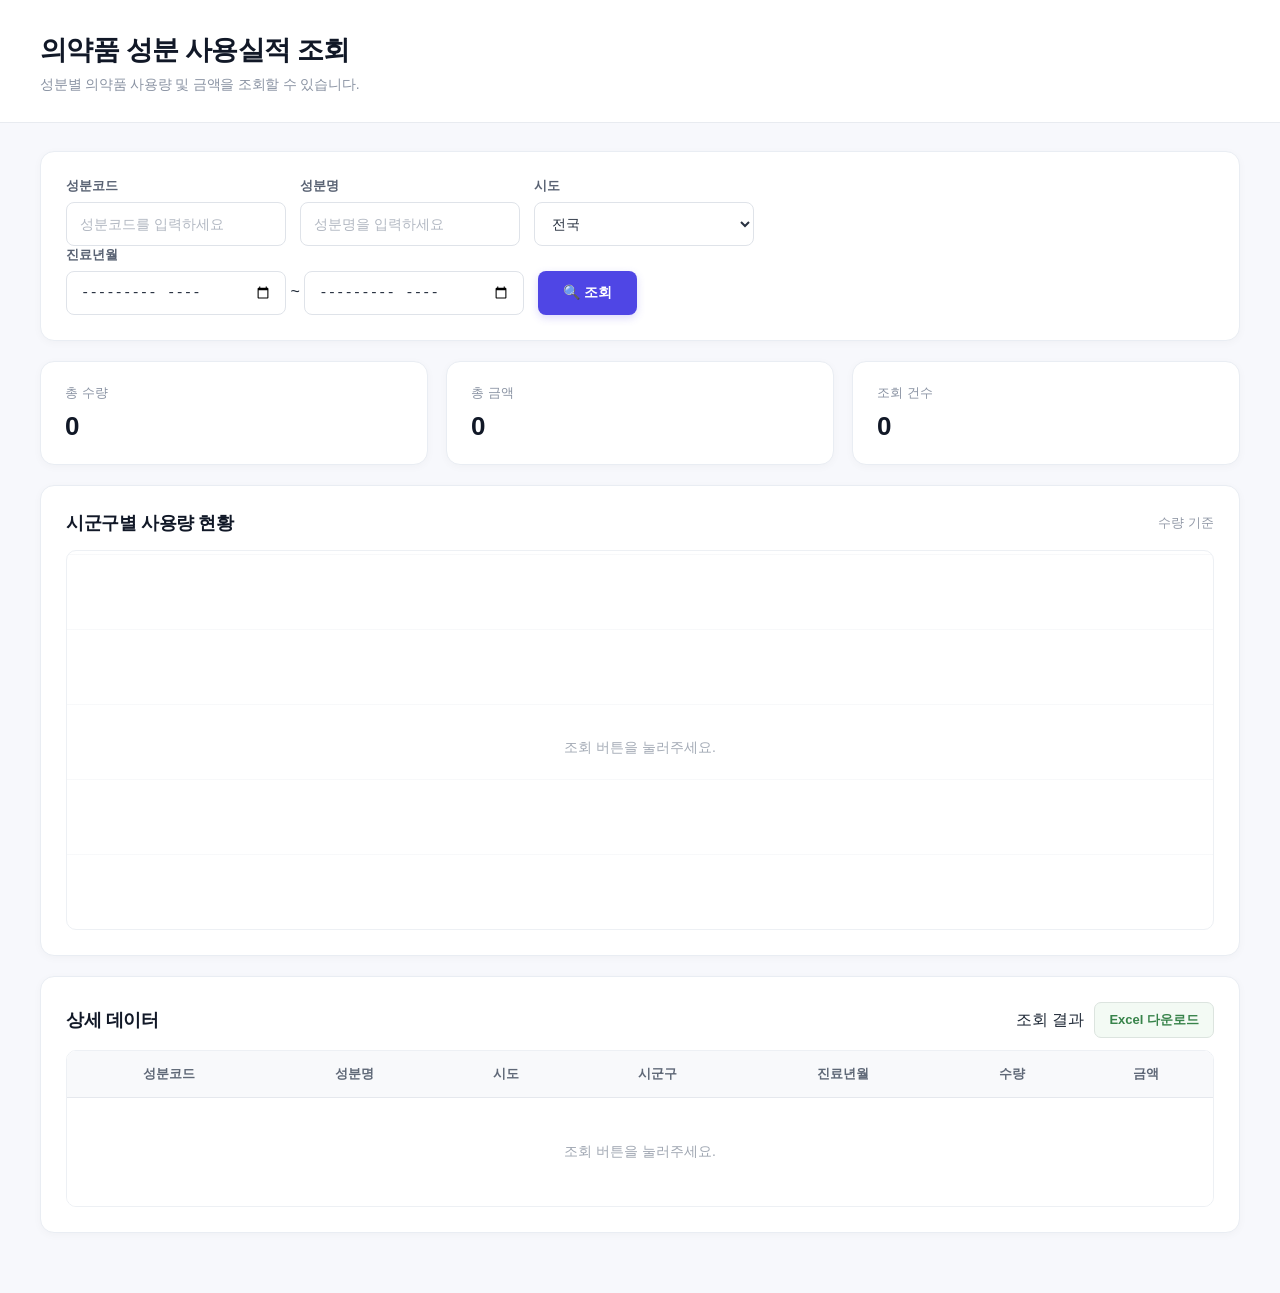
==== commit d52f7ced: "commit_12" ====
--- a/index.html
+++ b/index.html
@@ -92,143 +92,139 @@
                     </div>
 
 
+                    <!-- 시도 -->
+
+                    <div class="input-group">
+
+                        <label for="region">
+                            시도
+                        </label>
+
+                        <select id="region">
+
+                            <option value="전체">
+                                전국
+                            </option>
+
+                            <option value="서울">
+                                서울
+                            </option>
+
+                            <option value="부산">
+                                부산
+                            </option>
+
+                            <option value="대구">
+                                대구
+                            </option>
+
+                            <option value="인천">
+                                인천
+                            </option>
+
+                            <option value="광주">
+                                광주
+                            </option>
+
+                            <option value="대전">
+                                대전
+                            </option>
+
+                            <option value="울산">
+                                울산
+                            </option>
+
+                            <option value="세종">
+                                세종
+                            </option>
+
+                            <option value="경기">
+                                경기
+                            </option>
+
+                            <option value="강원">
+                                강원
+                            </option>
+
+                            <option value="충북">
+                                충북
+                            </option>
+
+                            <option value="충남">
+                                충남
+                            </option>
+
+                            <option value="전북">
+                                전북
+                            </option>
+
+                            <option value="전남">
+                                전남
+                            </option>
+
+                            <option value="경북">
+                                경북
+                            </option>
+
+                            <option value="경남">
+                                경남
+                            </option>
+
+                            <option value="제주">
+                                제주
+                            </option>
+
+                        </select>
+
+                    </div>
+
+
                 </div>
 
 
 
                 <!-- ==================================
-                     진료년월
+                     진료년월 + 조회 버튼
                 =================================== -->
 
-                <div class="input-group date-group">
-
-                    <label>
-                        진료년월
-                    </label>
-
-                    <div class="date-inputs">
-
-                        <input
-                            type="month"
-                            id="startMonth"
-                        >
-
-                        <span>
-                            ~
-                        </span>
-
-                        <input
-                            type="month"
-                            id="endMonth"
-                        >
+                <div class="input-row">
+
+                    <div class="input-group date-group">
+
+                        <label>
+                            진료년월
+                        </label>
+
+                        <div class="date-inputs">
+
+                            <input
+                                type="month"
+                                id="startMonth"
+                            >
+
+                            <span>
+                                ~
+                            </span>
+
+                            <input
+                                type="month"
+                                id="endMonth"
+                            >
+
+                        </div>
 
                     </div>
 
-                </div>
-
-
-
-                <!-- ==================================
-                     시도
-                =================================== -->
-
-                <div class="input-group">
-
-                    <label for="region">
-                        시도
-                    </label>
-
-                    <select id="region">
-
-                        <option value="전체">
-                            전국
-                        </option>
-
-                        <option value="서울">
-                            서울
-                        </option>
-
-                        <option value="부산">
-                            부산
-                        </option>
-
-                        <option value="대구">
-                            대구
-                        </option>
-
-                        <option value="인천">
-                            인천
-                        </option>
-
-                        <option value="광주">
-                            광주
-                        </option>
-
-                        <option value="대전">
-                            대전
-                        </option>
-
-                        <option value="울산">
-                            울산
-                        </option>
-
-                        <option value="세종">
-                            세종
-                        </option>
-
-                        <option value="경기">
-                            경기
-                        </option>
-
-                        <option value="강원">
-                            강원
-                        </option>
-
-                        <option value="충북">
-                            충북
-                        </option>
-
-                        <option value="충남">
-                            충남
-                        </option>
-
-                        <option value="전북">
-                            전북
-                        </option>
-
-                        <option value="전남">
-                            전남
-                        </option>
-
-                        <option value="경북">
-                            경북
-                        </option>
-
-                        <option value="경남">
-                            경남
-                        </option>
-
-                        <option value="제주">
-                            제주
-                        </option>
-
-                    </select>
-
-                </div>
-
-
-
-                <!-- ==================================
-                     조회 버튼
-                =================================== -->
-
-                <button
-                    type="button"
-                    id="searchButton"
-                    class="search-button"
-                >
-                    🔍 조회
-                </button>
+
+                    <button
+                        type="button"
+                        id="searchButton"
+                        class="search-button"
+                    >
+                        🔍 조회
+                    </button>
+
+                </div>
 
 
             </div>
--- a/style.css
+++ b/style.css
@@ -183,6 +183,8 @@
 .input-row {
     display: flex;
 
+    align-items: flex-end;
+
     gap: 14px;
 
     flex-wrap: wrap;
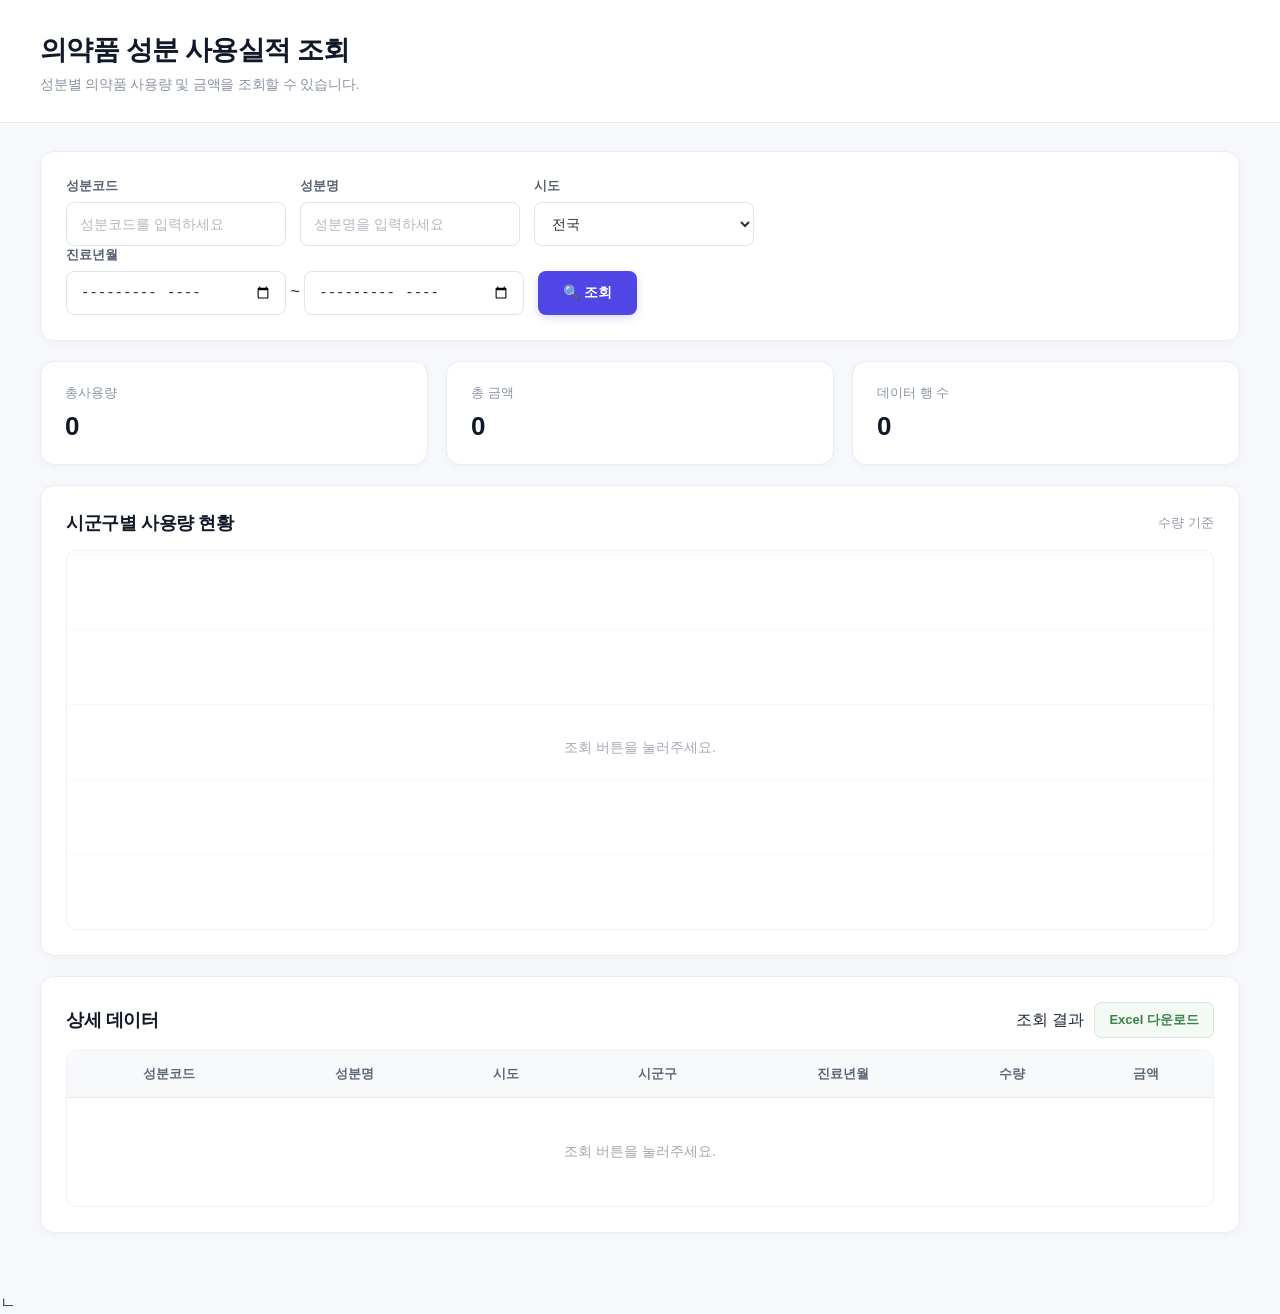
==== commit d0b109f8: "commit_13" ====
--- a/index.html
+++ b/index.html
@@ -106,74 +106,6 @@
                                 전국
                             </option>
 
-                            <option value="서울">
-                                서울
-                            </option>
-
-                            <option value="부산">
-                                부산
-                            </option>
-
-                            <option value="대구">
-                                대구
-                            </option>
-
-                            <option value="인천">
-                                인천
-                            </option>
-
-                            <option value="광주">
-                                광주
-                            </option>
-
-                            <option value="대전">
-                                대전
-                            </option>
-
-                            <option value="울산">
-                                울산
-                            </option>
-
-                            <option value="세종">
-                                세종
-                            </option>
-
-                            <option value="경기">
-                                경기
-                            </option>
-
-                            <option value="강원">
-                                강원
-                            </option>
-
-                            <option value="충북">
-                                충북
-                            </option>
-
-                            <option value="충남">
-                                충남
-                            </option>
-
-                            <option value="전북">
-                                전북
-                            </option>
-
-                            <option value="전남">
-                                전남
-                            </option>
-
-                            <option value="경북">
-                                경북
-                            </option>
-
-                            <option value="경남">
-                                경남
-                            </option>
-
-                            <option value="제주">
-                                제주
-                            </option>
-
                         </select>
 
                     </div>
@@ -245,7 +177,7 @@
             <div class="summary-card">
 
                 <div class="summary-title">
-                    총 수량
+                    총사용량
                 </div>
 
                 <div
@@ -283,7 +215,7 @@
             <div class="summary-card">
 
                 <div class="summary-title">
-                    조회 건수
+                    데이터 행 수
                 </div>
 
                 <div
@@ -449,4 +381,4 @@
 
 </body>
 
-</html>+</html>ㄴ
